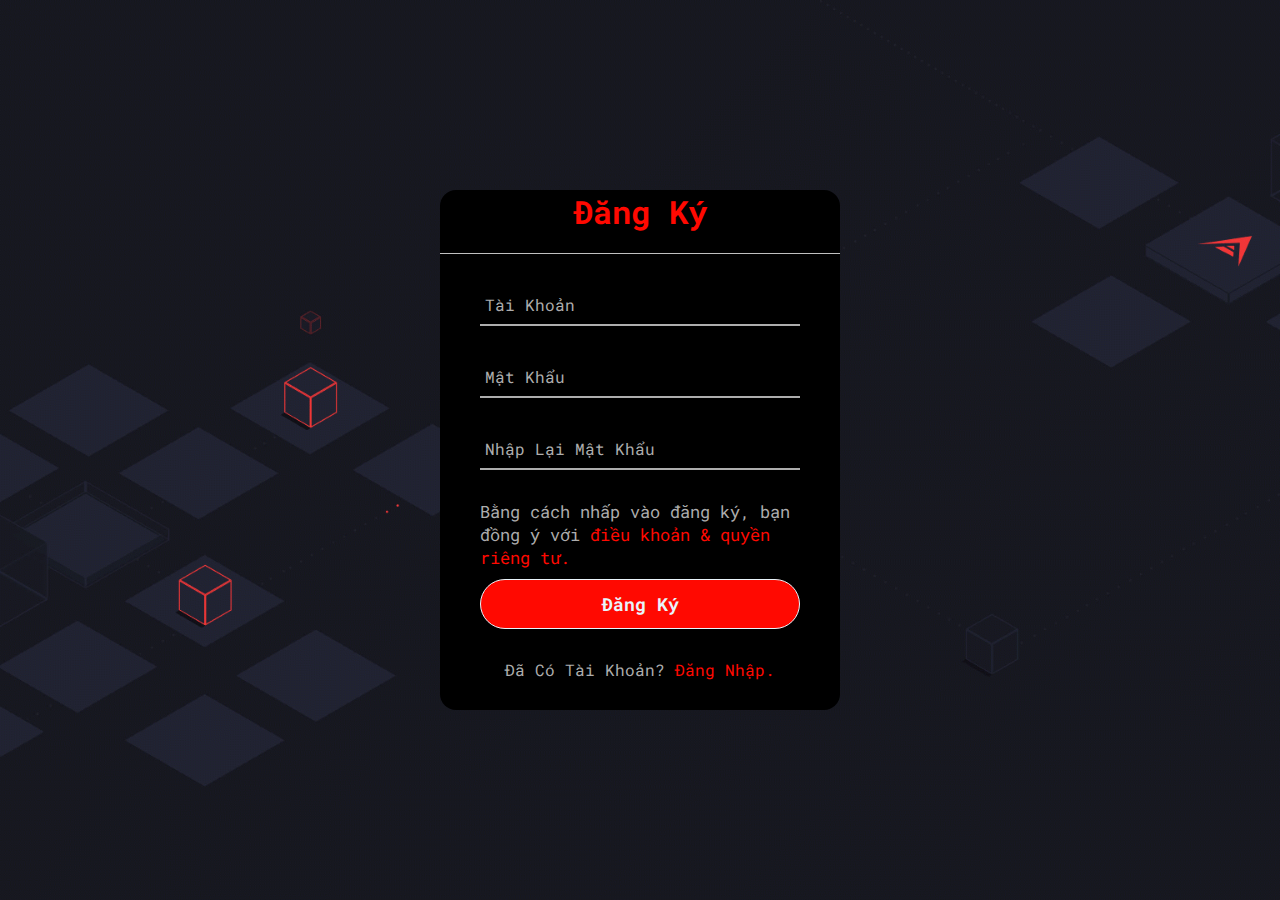
==== signup.html @ a4a962a7 "­" ====
<!DOCTYPE html>
<html>
<head>
	<title>Anh Hao | Sign Up   </title>
	<link rel="stylesheet" type="text/css" href="/scss/signup.css">
    <link rel="stylesheet" href="/du_an1/fontawesome-free-5.15.4-web/css/all.css">
    <link rel="preconnect" href="https://fonts.googleapis.com">
    <link rel="preconnect" href="https://fonts.gstatic.com" crossorigin>
    <link href="https://fonts.googleapis.com/css2?family=Roboto+Mono:wght@100;200;300;400;500;600;700&display=swap" rel="stylesheet">
	<meta name="viewport" content="width=device-width, initial-scale=1">
</head>
<body>
     <!-- Sign Up form -->
     <section class="login">
         <div class="glass">
             <h1>Đăng Ký</h1>
             <form method="post">
                 <div class="txt_field">
                     <input type="text" required>
                     <span></span>
                     <label><i class="fa fa-user"></i> Tài Khoản</label>
                    </div>
                    <div class="txt_field">
                        <input type="password" required>
                        <span></span>
                        <label><i class="fa fa-lock"></i> Mật Khẩu</label>
                    </div>
                    <div class="txt_field">
                        <input type="password" required>
                        <span></span>
                        <label><i class="fa fa-lock"></i> Nhập Lại Mật Khẩu</label>
                    </div>
                    <div class="text">Bằng cách nhấp vào đăng ký, bạn đồng ý với <a href="#">điều khoản & quyền riêng tư.</a></div>
                    <input type="submit" value="Đăng Ký">
                    <div class="signup_link">Đã Có Tài Khoản? <a href="index.html">Đăng Nhập.</a>
                    </div>
                </form>
            </div>
    </section>
    <!-- /Sign Up form -->
</body>
</html>
---- scss/signup.css ----
* {
  padding: 0;
  margin: 0;
  -webkit-box-sizing: border-box;
          box-sizing: border-box;
  font-family: 'Roboto Mono', sans-serif;
  text-decoration: none;
  color: #fff;
}

:root {
  --red: #ff0901;
  --DarkGrayishBlue: hsl(210, 10%, 33%);
  --GrayishBlue: hsl(201, 11%, 66%);
}

body {
  padding: 0;
  margin: 0;
  overflow: hidden;
  height: 100vh;
  background-image: url(/images/bg.gif);
  background-size: cover;
}

.glass {
  position: absolute;
  top: 50%;
  left: 50%;
  -webkit-transform: translate(-50%, -50%);
          transform: translate(-50%, -50%);
  background-color: black;
  border-radius: 1rem;
  width: 400px;
}

.glass > h1 {
  text-align: center;
  color: #ff0901;
  padding: 0 0 20px 0;
  border-bottom: 1px solid silver;
}

.glass form {
  padding: 0 40px;
}

form .txt_field {
  position: relative;
  border-bottom: 2px solid #adadad;
  margin: 30px 0;
}

.txt_field input {
  width: 100%;
  padding: 0 5px;
  height: 40px;
  font-size: 16px;
  border: none;
  background: none;
  outline: none;
}

.txt_field label {
  position: absolute;
  top: 50%;
  left: 5px;
  color: #adadad;
  -webkit-transform: translateY(-50%);
          transform: translateY(-50%);
  font-size: 16px;
  pointer-events: none;
  -webkit-transition: .5s;
  transition: .5s;
}

.txt_field span::before {
  content: '';
  position: absolute;
  top: 40px;
  left: 0;
  width: 0%;
  height: 2px;
  background: #ff0901;
  -webkit-transition: .5s;
  transition: .5s;
}

.txt_field input:focus ~ label,
.txt_field input:valid ~ label {
  top: -5px;
  color: #ff0901;
}

.txt_field input:focus ~ span::before,
.txt_field input:valid ~ span::before {
  width: 100%;
}

.pass {
  margin: -5px 0 20px 5px;
  color: #a6a6a6;
  cursor: pointer;
}

.pass:hover {
  text-decoration: underline;
}

input[type="submit"] {
  width: 100%;
  height: 50px;
  border: 1px solid;
  background: #ff0901;
  border-radius: 25px;
  font-size: 18px;
  color: #e9f4fb;
  font-weight: 700;
  cursor: pointer;
  outline: none;
}

input[type="submit"]:hover {
  border-color: #ff0901;
  background: none;
  -webkit-transition: .5s;
  transition: .5s;
}

.signup_link {
  margin: 30px 0;
  text-align: center;
  font-size: 16px;
  color: #adadad;
}

.signup_link a {
  color: #ff0901;
  text-decoration: none;
}

.signup_link a:hover {
  text-decoration: underline;
}

.text {
  font-size: 17px;
  margin: auto;
  padding-bottom: 10px;
  color: #adadad;
}

.text a {
  color: #ff0901;
}

.text a:hover {
  text-decoration: underline;
}
/*# sourceMappingURL=signup.css.map */
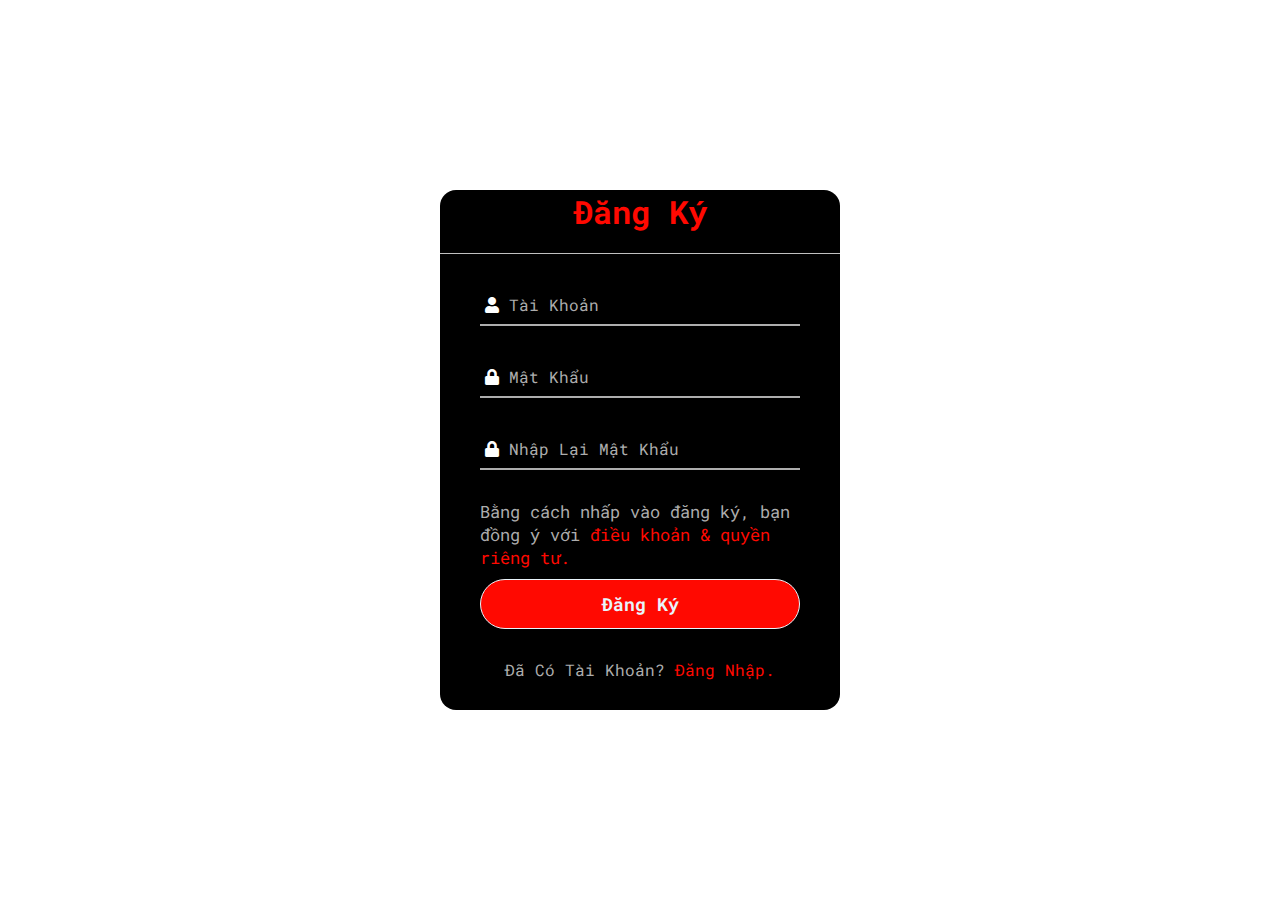
==== commit 55523cdc: "­" ====
--- a/signup.html
+++ b/signup.html
@@ -2,8 +2,8 @@
 <html>
 <head>
 	<title>Anh Hao | Sign Up   </title>
-	<link rel="stylesheet" type="text/css" href="/scss/signup.css">
-    <link rel="stylesheet" href="/du_an1/fontawesome-free-5.15.4-web/css/all.css">
+	<link rel="stylesheet" type="text/css" href="scss/signup.css">
+    <link rel="stylesheet" href="fontawesome-free-5.15.4-web/css/all.css">
     <link rel="preconnect" href="https://fonts.googleapis.com">
     <link rel="preconnect" href="https://fonts.gstatic.com" crossorigin>
     <link href="https://fonts.googleapis.com/css2?family=Roboto+Mono:wght@100;200;300;400;500;600;700&display=swap" rel="stylesheet">
--- a/scss/signup.css
+++ b/scss/signup.css
@@ -19,7 +19,7 @@
   margin: 0;
   overflow: hidden;
   height: 100vh;
-  background-image: url(/images/bg.gif);
+  background-image: url(images/bg.gif);
   background-size: cover;
 }
 
